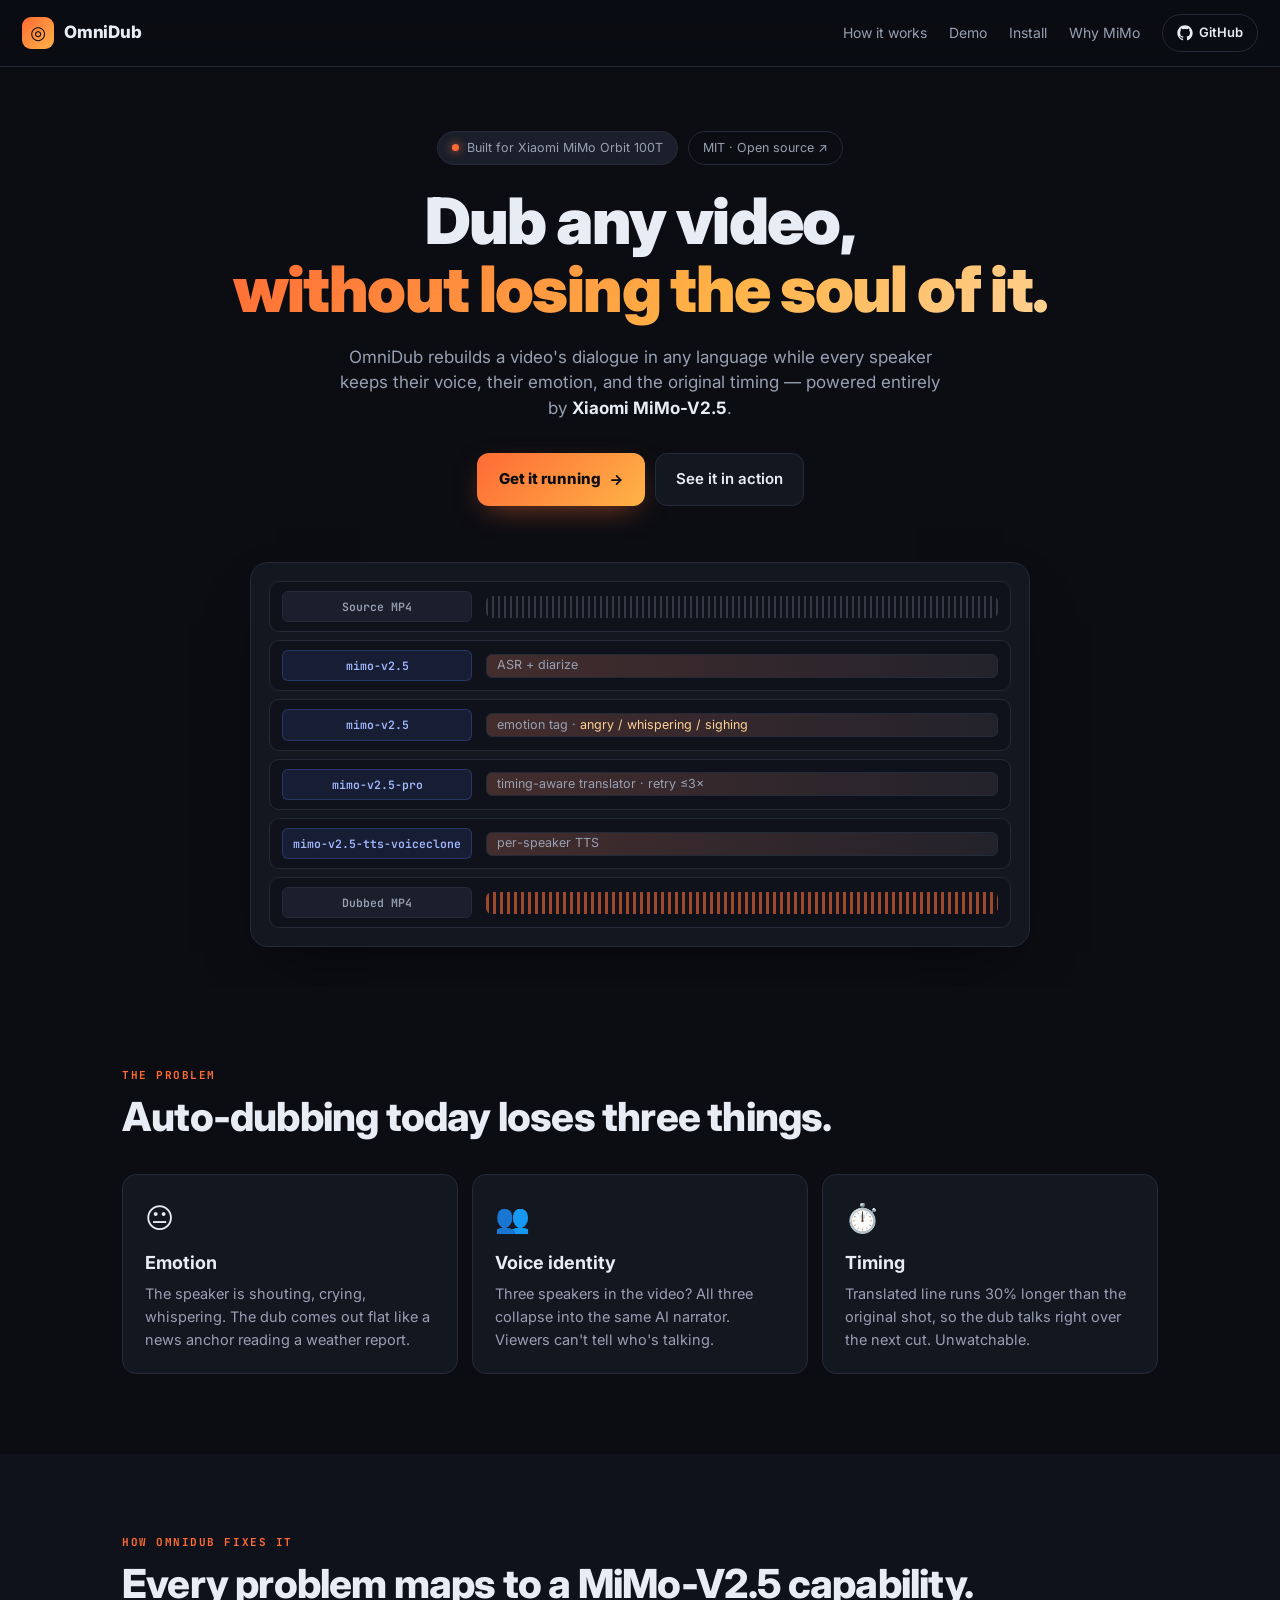
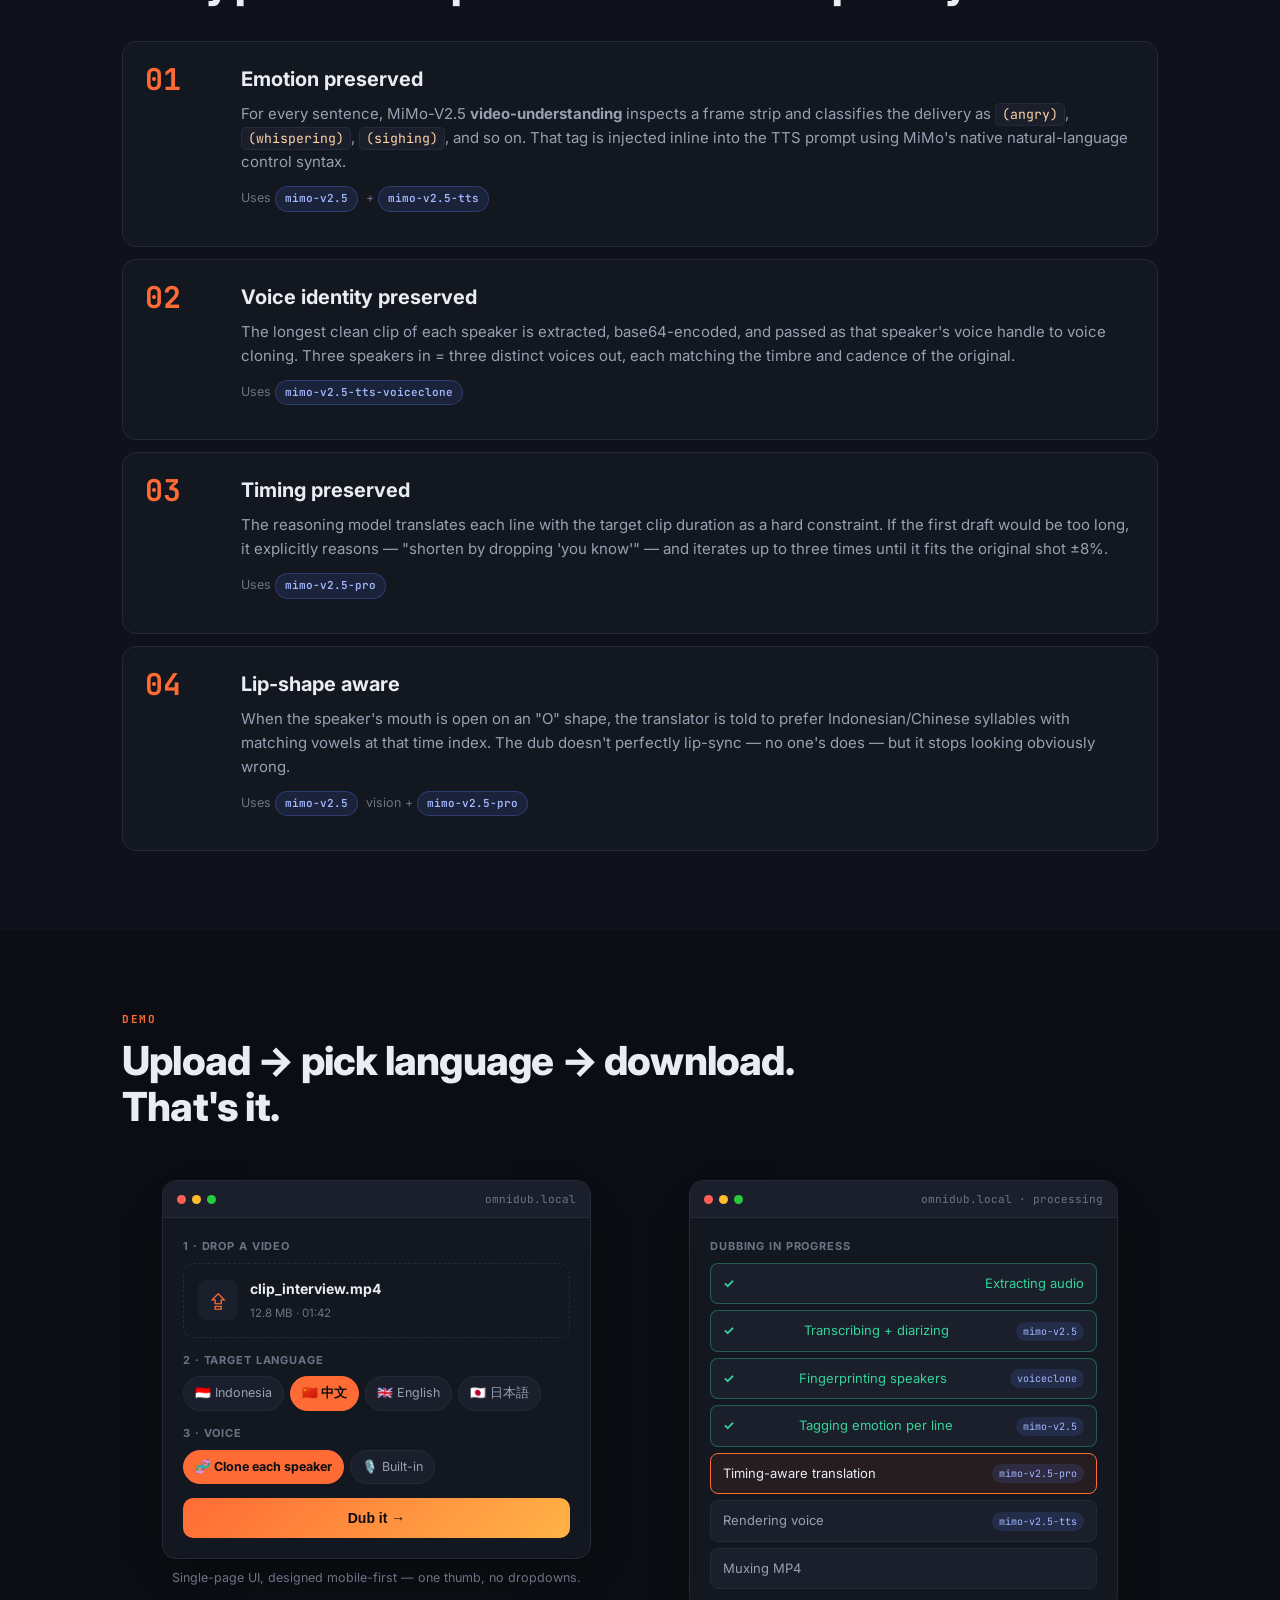
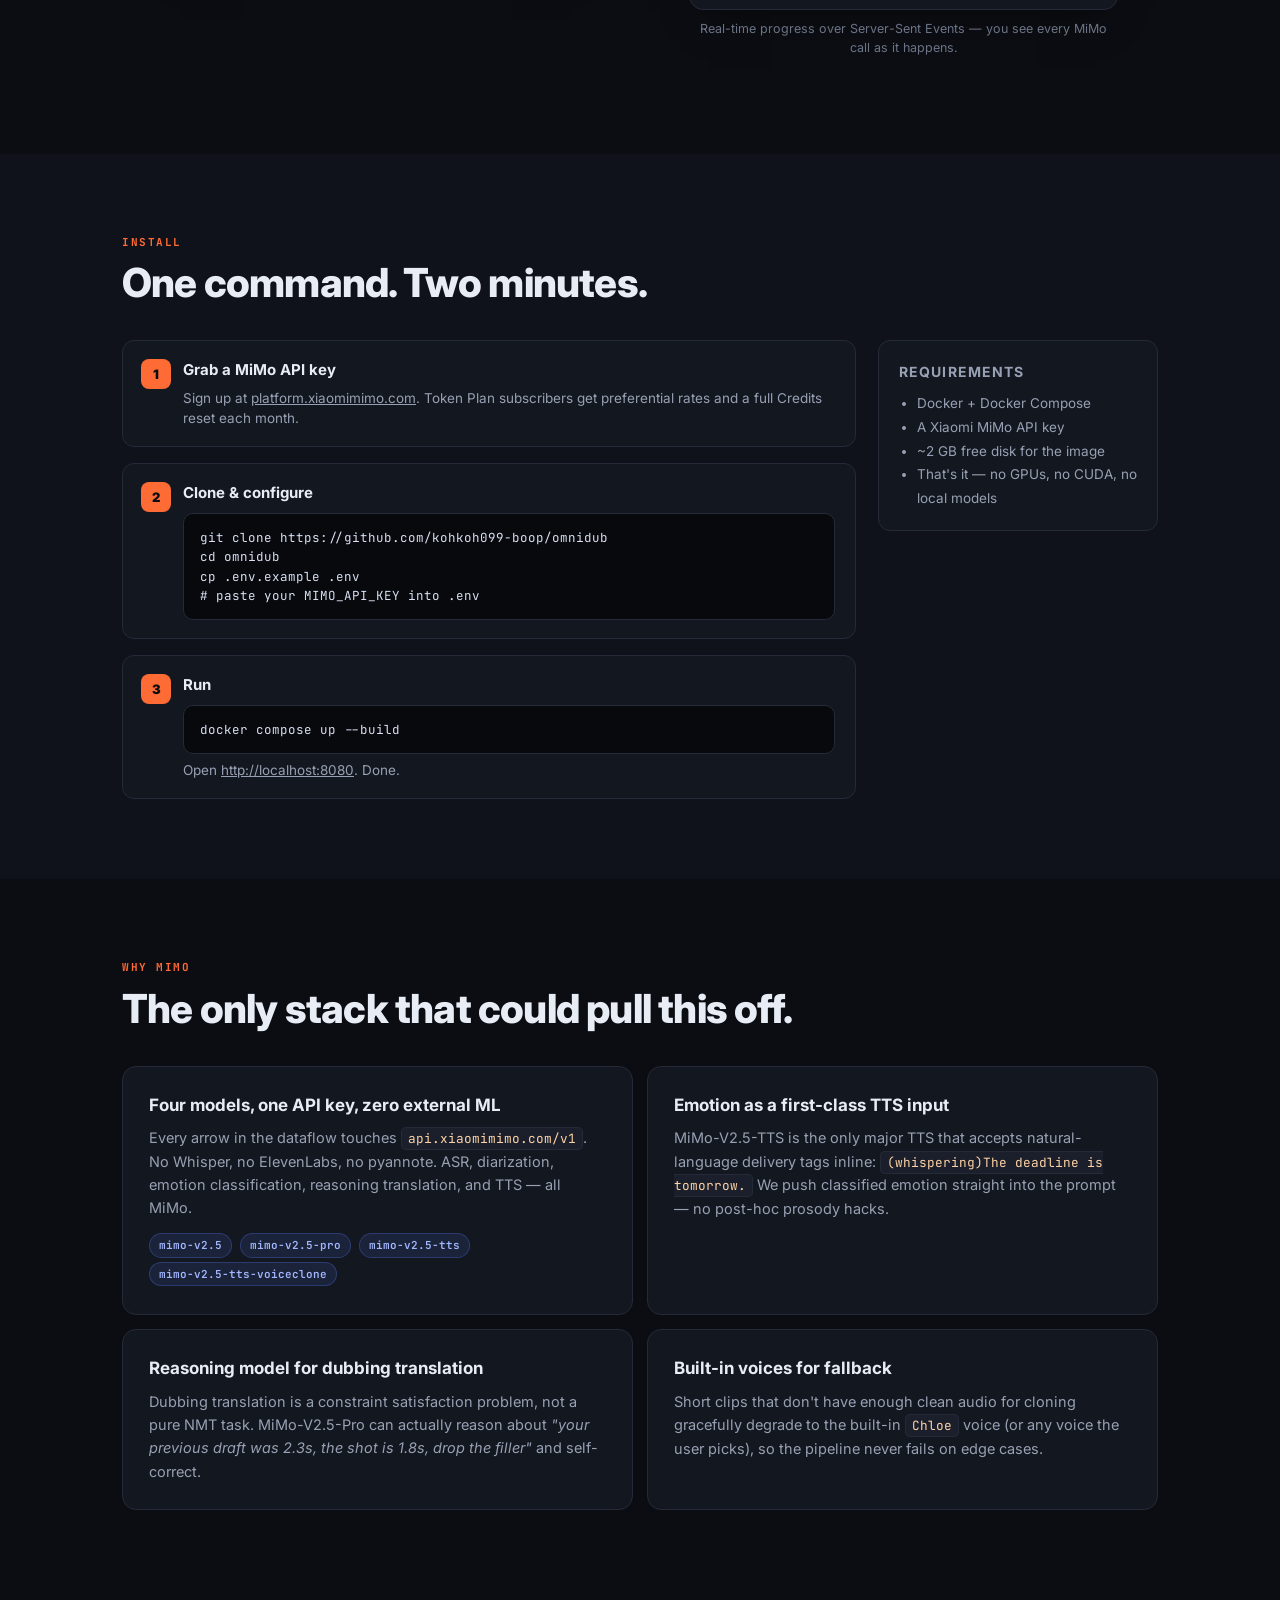
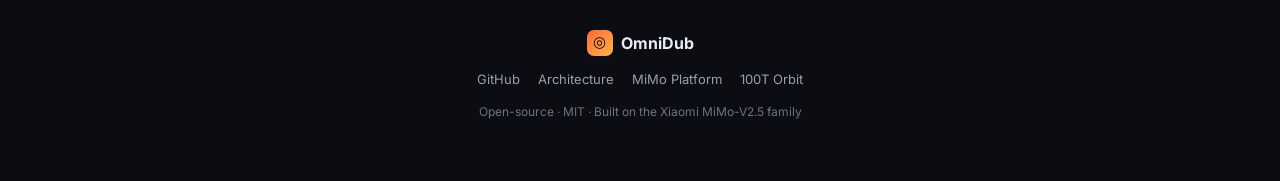
==== docs/index.html @ d778782f "refactor(site): move landing into /docs for GitHub Pages + add styles/js" ====
<!doctype html>
<html lang="en">
<head>
<meta charset="utf-8" />
<meta name="viewport" content="width=device-width,initial-scale=1,viewport-fit=cover" />
<meta name="theme-color" content="#0b0d12" />
<title>OmniDub — Emotion-aware video dubbing · Powered by Xiaomi MiMo-V2.5</title>
<meta name="description" content="Upload a video, pick a target language, get back a dub where every speaker keeps their voice, their emotion, and the original timing. Open source, MIT, one-command install.">

<!-- Open Graph -->
<meta property="og:title" content="OmniDub — Emotion-aware video dubbing">
<meta property="og:description" content="Every speaker keeps their voice, their emotion, and the original timing. Powered by Xiaomi MiMo-V2.5.">
<meta property="og:type" content="website">
<meta property="og:image" content="assets/og.png">
<meta name="twitter:card" content="summary_large_image">

<link rel="icon" href="data:image/svg+xml,%3Csvg xmlns='http://www.w3.org/2000/svg' viewBox='0 0 32 32'%3E%3Ccircle cx='16' cy='16' r='14' fill='%23ff6b35'/%3E%3Ccircle cx='16' cy='16' r='6' fill='%230b0d12'/%3E%3C/svg%3E">
<link rel="preconnect" href="https://fonts.googleapis.com">
<link rel="preconnect" href="https://fonts.gstatic.com" crossorigin>
<link href="https://fonts.googleapis.com/css2?family=Inter:wght@400;500;600;700;800;900&family=JetBrains+Mono:wght@400;500;700&display=swap" rel="stylesheet">
<link rel="stylesheet" href="style.css">
</head>
<body>

<!-- NAV -->
<nav>
  <a class="brand" href="#top">
    <span class="logo">◎</span>
    <span>OmniDub</span>
  </a>
  <div class="navlinks">
    <a href="#how">How it works</a>
    <a href="#demo">Demo</a>
    <a href="#install">Install</a>
    <a href="#mimo">Why MiMo</a>
    <a class="btn-ghost" href="https://github.com/kohkoh099-boop/omnidub" target="_blank" rel="noopener">
      <svg width="16" height="16" viewBox="0 0 24 24" fill="currentColor"><path d="M12 .5C5.65.5.5 5.65.5 12c0 5.08 3.29 9.39 7.86 10.91.58.11.79-.25.79-.56v-2c-3.2.7-3.88-1.38-3.88-1.38-.52-1.33-1.28-1.68-1.28-1.68-1.05-.72.08-.7.08-.7 1.16.08 1.77 1.19 1.77 1.19 1.03 1.77 2.7 1.26 3.36.96.1-.75.4-1.26.73-1.55-2.55-.29-5.23-1.27-5.23-5.68 0-1.25.45-2.28 1.19-3.08-.12-.29-.52-1.46.11-3.05 0 0 .97-.31 3.18 1.18.92-.26 1.91-.38 2.9-.39.98.01 1.98.13 2.9.39 2.2-1.49 3.18-1.18 3.18-1.18.63 1.59.23 2.76.11 3.05.74.8 1.19 1.83 1.19 3.08 0 4.42-2.69 5.39-5.25 5.67.41.35.78 1.05.78 2.12v3.14c0 .31.21.67.8.56C20.22 21.39 23.5 17.08 23.5 12 23.5 5.65 18.35.5 12 .5z"/></svg>
      GitHub
    </a>
  </div>
</nav>

<!-- HERO -->
<header id="top" class="hero">
  <div class="badge-row">
    <a class="badge" href="https://100t.xiaomimimo.com" target="_blank" rel="noopener">
      <span class="dot"></span> Built for Xiaomi MiMo Orbit 100T
    </a>
    <a class="badge ghost" href="https://github.com/kohkoh099-boop/omnidub" target="_blank" rel="noopener">
      MIT · Open source ↗
    </a>
  </div>

  <h1>
    Dub any video,<br>
    <span class="grad">without losing the soul of it.</span>
  </h1>

  <p class="lede">
    OmniDub rebuilds a video's dialogue in any language while every speaker
    keeps their voice, their emotion, and the original timing —
    powered entirely by <b>Xiaomi MiMo-V2.5</b>.
  </p>

  <div class="cta-row">
    <a class="btn-primary" href="#install">
      <span>Get it running</span>
      <svg width="14" height="14" viewBox="0 0 24 24" fill="none" stroke="currentColor" stroke-width="3" stroke-linecap="round"><path d="M5 12h14m-6-7l7 7-7 7"/></svg>
    </a>
    <a class="btn-secondary" href="#demo">See it in action</a>
  </div>

  <div class="hero-visual" role="img" aria-label="Pipeline preview">
    <div class="lane" style="--i:0">
      <div class="chip">Source MP4</div>
      <div class="wave"></div>
    </div>
    <div class="lane" style="--i:1">
      <div class="chip chip-mimo">mimo-v2.5</div>
      <div class="bar"><span>ASR + diarize</span></div>
    </div>
    <div class="lane" style="--i:2">
      <div class="chip chip-mimo">mimo-v2.5</div>
      <div class="bar"><span>emotion tag · <em>angry / whispering / sighing</em></span></div>
    </div>
    <div class="lane" style="--i:3">
      <div class="chip chip-mimo">mimo-v2.5-pro</div>
      <div class="bar"><span>timing-aware translator · retry ≤3×</span></div>
    </div>
    <div class="lane" style="--i:4">
      <div class="chip chip-mimo">mimo-v2.5-tts-voiceclone</div>
      <div class="bar"><span>per-speaker TTS</span></div>
    </div>
    <div class="lane" style="--i:5">
      <div class="chip">Dubbed MP4</div>
      <div class="wave wave-out"></div>
    </div>
  </div>
</header>

<!-- PROBLEM -->
<section class="section">
  <div class="kicker">The problem</div>
  <h2>Auto-dubbing today loses three things.</h2>
  <div class="grid3">
    <div class="card">
      <div class="icon">😐</div>
      <h3>Emotion</h3>
      <p>The speaker is shouting, crying, whispering. The dub comes out flat like a news anchor reading a weather report.</p>
    </div>
    <div class="card">
      <div class="icon">👥</div>
      <h3>Voice identity</h3>
      <p>Three speakers in the video? All three collapse into the same AI narrator. Viewers can't tell who's talking.</p>
    </div>
    <div class="card">
      <div class="icon">⏱️</div>
      <h3>Timing</h3>
      <p>Translated line runs 30% longer than the original shot, so the dub talks right over the next cut. Unwatchable.</p>
    </div>
  </div>
</section>

<!-- SOLUTION -->
<section id="how" class="section dark">
  <div class="kicker">How OmniDub fixes it</div>
  <h2>Every problem maps to a MiMo-V2.5 capability.</h2>

  <div class="solution">
    <div class="sol-row">
      <div class="sol-num">01</div>
      <div class="sol-body">
        <h3>Emotion preserved</h3>
        <p>For every sentence, MiMo-V2.5 <b>video-understanding</b> inspects a frame strip and classifies the delivery as <code>(angry)</code>, <code>(whispering)</code>, <code>(sighing)</code>, and so on. That tag is injected inline into the TTS prompt using MiMo's native natural-language control syntax.</p>
        <p class="foot">Uses <span class="tag">mimo-v2.5</span> + <span class="tag">mimo-v2.5-tts</span></p>
      </div>
    </div>
    <div class="sol-row">
      <div class="sol-num">02</div>
      <div class="sol-body">
        <h3>Voice identity preserved</h3>
        <p>The longest clean clip of each speaker is extracted, base64-encoded, and passed as that speaker's voice handle to voice cloning. Three speakers in = three distinct voices out, each matching the timbre and cadence of the original.</p>
        <p class="foot">Uses <span class="tag">mimo-v2.5-tts-voiceclone</span></p>
      </div>
    </div>
    <div class="sol-row">
      <div class="sol-num">03</div>
      <div class="sol-body">
        <h3>Timing preserved</h3>
        <p>The reasoning model translates each line with the target clip duration as a hard constraint. If the first draft would be too long, it explicitly reasons — "shorten by dropping 'you know'" — and iterates up to three times until it fits the original shot ±8%.</p>
        <p class="foot">Uses <span class="tag">mimo-v2.5-pro</span></p>
      </div>
    </div>
    <div class="sol-row">
      <div class="sol-num">04</div>
      <div class="sol-body">
        <h3>Lip-shape aware</h3>
        <p>When the speaker's mouth is open on an "O" shape, the translator is told to prefer Indonesian/Chinese syllables with matching vowels at that time index. The dub doesn't perfectly lip-sync — no one's does — but it stops looking obviously wrong.</p>
        <p class="foot">Uses <span class="tag">mimo-v2.5</span> vision + <span class="tag">mimo-v2.5-pro</span></p>
      </div>
    </div>
  </div>
</section>

<!-- DEMO -->
<section id="demo" class="section">
  <div class="kicker">Demo</div>
  <h2>Upload → pick language → download. That's it.</h2>

  <div class="screens">
    <figure>
      <div class="screen">
        <div class="screen-hdr">
          <span class="dot r"></span><span class="dot y"></span><span class="dot g"></span>
          <span class="url">omnidub.local</span>
        </div>
        <div class="screen-body">
          <div class="sh2">1 · Drop a video</div>
          <div class="mock-drop">
            <span>⇪</span>
            <div>
              <b>clip_interview.mp4</b>
              <small>12.8 MB · 01:42</small>
            </div>
          </div>
          <div class="sh2">2 · Target language</div>
          <div class="mock-chips">
            <span>🇮🇩 Indonesia</span>
            <span class="on">🇨🇳 中文</span>
            <span>🇬🇧 English</span>
            <span>🇯🇵 日本語</span>
          </div>
          <div class="sh2">3 · Voice</div>
          <div class="mock-chips">
            <span class="on">🧬 Clone each speaker</span>
            <span>🎙️ Built-in</span>
          </div>
          <button class="mock-cta">Dub it →</button>
        </div>
      </div>
      <figcaption>Single-page UI, designed mobile-first — one thumb, no dropdowns.</figcaption>
    </figure>

    <figure>
      <div class="screen">
        <div class="screen-hdr">
          <span class="dot r"></span><span class="dot y"></span><span class="dot g"></span>
          <span class="url">omnidub.local · processing</span>
        </div>
        <div class="screen-body">
          <div class="sh2">Dubbing in progress</div>
          <ol class="mock-steps">
            <li class="done">Extracting audio</li>
            <li class="done">Transcribing + diarizing <span class="pill">mimo-v2.5</span></li>
            <li class="done">Fingerprinting speakers <span class="pill">voiceclone</span></li>
            <li class="done">Tagging emotion per line <span class="pill">mimo-v2.5</span></li>
            <li class="active">Timing-aware translation <span class="pill">mimo-v2.5-pro</span></li>
            <li>Rendering voice <span class="pill">mimo-v2.5-tts</span></li>
            <li>Muxing MP4</li>
          </ol>
        </div>
      </div>
      <figcaption>Real-time progress over Server-Sent Events — you see every MiMo call as it happens.</figcaption>
    </figure>
  </div>
</section>

<!-- INSTALL -->
<section id="install" class="section dark">
  <div class="kicker">Install</div>
  <h2>One command. Two minutes.</h2>

  <div class="install-row">
    <ol class="steps">
      <li>
        <b>Grab a MiMo API key</b>
        <p>Sign up at <a href="https://platform.xiaomimimo.com" target="_blank" rel="noopener">platform.xiaomimimo.com</a>. Token Plan subscribers get preferential rates and a full Credits reset each month.</p>
      </li>
      <li>
        <b>Clone & configure</b>
<pre><code>git clone https://github.com/kohkoh099-boop/omnidub
cd omnidub
cp .env.example .env
# paste your MIMO_API_KEY into .env</code></pre>
      </li>
      <li>
        <b>Run</b>
<pre><code>docker compose up --build</code></pre>
        <p>Open <a href="http://localhost:8080">http://localhost:8080</a>. Done.</p>
      </li>
    </ol>

    <aside class="req">
      <h4>Requirements</h4>
      <ul>
        <li>Docker + Docker Compose</li>
        <li>A Xiaomi MiMo API key</li>
        <li>~2 GB free disk for the image</li>
        <li>That's it — no GPUs, no CUDA, no local models</li>
      </ul>
    </aside>
  </div>
</section>

<!-- WHY MIMO -->
<section id="mimo" class="section">
  <div class="kicker">Why MiMo</div>
  <h2>The only stack that could pull this off.</h2>

  <div class="grid2">
    <div class="card wide">
      <h3>Four models, one API key, zero external ML</h3>
      <p>Every arrow in the dataflow touches <code>api.xiaomimimo.com/v1</code>. No Whisper, no ElevenLabs, no pyannote. ASR, diarization, emotion classification, reasoning translation, and TTS — all MiMo.</p>
      <div class="tags">
        <span class="tag">mimo-v2.5</span>
        <span class="tag">mimo-v2.5-pro</span>
        <span class="tag">mimo-v2.5-tts</span>
        <span class="tag">mimo-v2.5-tts-voiceclone</span>
      </div>
    </div>
    <div class="card wide">
      <h3>Emotion as a first-class TTS input</h3>
      <p>MiMo-V2.5-TTS is the only major TTS that accepts natural-language delivery tags inline: <code>(whispering)The deadline is tomorrow.</code> We push classified emotion straight into the prompt — no post-hoc prosody hacks.</p>
    </div>
    <div class="card wide">
      <h3>Reasoning model for dubbing translation</h3>
      <p>Dubbing translation is a constraint satisfaction problem, not a pure NMT task. MiMo-V2.5-Pro can actually reason about <i>"your previous draft was 2.3s, the shot is 1.8s, drop the filler"</i> and self-correct.</p>
    </div>
    <div class="card wide">
      <h3>Built-in voices for fallback</h3>
      <p>Short clips that don't have enough clean audio for cloning gracefully degrade to the built-in <code>Chloe</code> voice (or any voice the user picks), so the pipeline never fails on edge cases.</p>
    </div>
  </div>
</section>

<!-- FOOTER -->
<footer>
  <div class="foot-brand">
    <span class="logo">◎</span>
    <b>OmniDub</b>
  </div>
  <div class="foot-links">
    <a href="https://github.com/kohkoh099-boop/omnidub" target="_blank" rel="noopener">GitHub</a>
    <a href="https://github.com/kohkoh099-boop/omnidub/blob/main/docs/_internal/ARCHITECTURE.md" target="_blank" rel="noopener">Architecture</a>
    <a href="https://platform.xiaomimimo.com" target="_blank" rel="noopener">MiMo Platform</a>
    <a href="https://100t.xiaomimimo.com" target="_blank" rel="noopener">100T Orbit</a>
  </div>
  <div class="foot-mini">
    Open-source · MIT · Built on the Xiaomi MiMo-V2.5 family
  </div>
</footer>

<script src="app.js"></script>
</body>
</html>
---- docs/style.css ----
/* ===== OmniDub landing page ===== */
:root{
  --bg:#0b0d12;
  --bg-2:#0f121a;
  --card:#13171f;
  --card-2:#1a1f2b;
  --border:#242a38;
  --border-2:#2f3648;
  --text:#e8ecf4;
  --muted:#98a0b3;
  --muted-2:#6b7486;
  --accent:#ff6b35;
  --accent-2:#ffb347;
  --mimo:#5b7fff;
  --ok:#35d399;
  --r:14px;
  --maxw:1080px;
}
*{box-sizing:border-box}
html,body{margin:0;padding:0;background:var(--bg);color:var(--text);font-family:"Inter",system-ui,-apple-system,sans-serif;-webkit-font-smoothing:antialiased;line-height:1.5}
body{overflow-x:hidden}
a{color:inherit}
code{font-family:"JetBrains Mono",ui-monospace,monospace;background:var(--card-2);padding:2px 6px;border-radius:5px;font-size:.88em;color:#ffd3a6;border:1px solid var(--border)}
pre{font-family:"JetBrains Mono",ui-monospace,monospace;background:#07090d;border:1px solid var(--border);padding:14px 16px;border-radius:10px;overflow:auto;font-size:13px;color:#d8e0f2;line-height:1.55}
pre code{background:none;padding:0;border:0;color:inherit;font-size:inherit}
svg{display:inline-block;vertical-align:-2px}

/* NAV */
nav{
  position:sticky;top:0;z-index:20;
  display:flex;align-items:center;justify-content:space-between;
  padding:14px 22px;
  background:rgba(11,13,18,.72);backdrop-filter:blur(14px);
  border-bottom:1px solid var(--border);
}
nav .brand{display:flex;align-items:center;gap:10px;text-decoration:none;font-weight:800;font-size:17px;letter-spacing:-.01em}
nav .brand .logo{
  width:32px;height:32px;border-radius:9px;
  background:linear-gradient(135deg,var(--accent),var(--accent-2));
  display:grid;place-items:center;font-size:18px;color:#0b0d12;font-weight:900
}
.navlinks{display:flex;gap:22px;align-items:center;font-size:14px;color:var(--muted)}
.navlinks a{text-decoration:none;transition:.15s}
.navlinks a:hover{color:var(--text)}
.btn-ghost{
  display:inline-flex;align-items:center;gap:6px;
  padding:8px 14px;border-radius:999px;border:1px solid var(--border);
  color:var(--text);font-weight:600;font-size:13px;transition:.15s
}
.btn-ghost:hover{border-color:var(--accent);color:var(--accent)}
@media (max-width:680px){
  .navlinks a:not(.btn-ghost){display:none}
}

/* HERO */
.hero{
  max-width:var(--maxw);margin:0 auto;padding:64px 22px 40px;text-align:center;
  position:relative;overflow:hidden
}
.hero::before{
  content:"";position:absolute;inset:-40% -20% auto -20%;height:600px;z-index:-1;
  background:radial-gradient(ellipse at center, rgba(255,107,53,.16), transparent 60%);
  filter:blur(10px);
}
.badge-row{display:flex;gap:10px;justify-content:center;flex-wrap:wrap;margin-bottom:22px}
.badge{
  display:inline-flex;align-items:center;gap:8px;
  background:var(--card-2);border:1px solid var(--border);
  padding:7px 14px;border-radius:999px;font-size:12.5px;color:var(--muted);text-decoration:none;
  transition:.15s
}
.badge:hover{border-color:var(--accent);color:var(--text)}
.badge.ghost{background:transparent}
.badge .dot{width:7px;height:7px;border-radius:50%;background:var(--accent);box-shadow:0 0 10px var(--accent)}

h1{
  font-size:clamp(34px,6.4vw,64px);line-height:1.06;letter-spacing:-.025em;
  font-weight:900;margin:6px 0 22px
}
.grad{
  background:linear-gradient(135deg,var(--accent) 0%,var(--accent-2) 60%,#ffd194 100%);
  -webkit-background-clip:text;background-clip:text;color:transparent;
}
.lede{
  max-width:620px;margin:0 auto 32px;color:var(--muted);font-size:17px
}
.lede b{color:var(--text)}
.cta-row{display:flex;gap:10px;justify-content:center;flex-wrap:wrap;margin-bottom:56px}
.btn-primary{
  display:inline-flex;align-items:center;gap:8px;
  padding:14px 22px;border-radius:12px;text-decoration:none;
  background:linear-gradient(135deg,var(--accent),var(--accent-2));
  color:#0b0d12;font-weight:800;font-size:15px;
  box-shadow:0 10px 30px -10px rgba(255,107,53,.55);
  transition:.15s
}
.btn-primary:hover{transform:translateY(-1px);box-shadow:0 14px 34px -10px rgba(255,107,53,.7)}
.btn-secondary{
  padding:14px 20px;border-radius:12px;text-decoration:none;
  background:var(--card);border:1px solid var(--border);
  color:var(--text);font-weight:600;font-size:15px;transition:.15s
}
.btn-secondary:hover{border-color:var(--accent);color:var(--accent)}

/* Hero visual — pipeline lanes */
.hero-visual{
  margin:0 auto;max-width:780px;
  background:var(--card);border:1px solid var(--border);border-radius:18px;
  padding:18px;display:flex;flex-direction:column;gap:8px;
  box-shadow:0 30px 60px -25px rgba(0,0,0,.6);
  position:relative;
}
.lane{
  display:grid;grid-template-columns:190px 1fr;gap:14px;align-items:center;
  padding:9px 12px;border-radius:10px;background:var(--bg-2);
  border:1px solid var(--border);
  opacity:0;transform:translateY(8px);
  animation:lane-in .5s forwards;
  animation-delay:calc(var(--i) * .11s);
}
@keyframes lane-in{to{opacity:1;transform:none}}
.chip{
  font-family:"JetBrains Mono",monospace;font-size:11.5px;font-weight:600;
  padding:6px 10px;border-radius:6px;background:var(--card-2);color:var(--muted);
  border:1px solid var(--border);white-space:nowrap;text-align:center
}
.chip-mimo{background:rgba(91,127,255,.11);color:#a3b7ff;border-color:rgba(91,127,255,.25)}
.wave{
  height:22px;border-radius:6px;
  background:repeating-linear-gradient(90deg,var(--muted-2) 0 2px,transparent 2px 6px);
  opacity:.4;
}
.wave-out{background:repeating-linear-gradient(90deg,var(--accent) 0 3px,transparent 3px 7px);opacity:.6}
.bar{
  height:24px;border-radius:6px;background:var(--card-2);border:1px solid var(--border);
  display:flex;align-items:center;padding:0 10px;font-size:12.5px;color:var(--muted);
  overflow:hidden;position:relative
}
.bar::before{
  content:"";position:absolute;inset:0 auto 0 0;width:0;
  background:linear-gradient(90deg,rgba(255,107,53,.18),rgba(255,107,53,.04));
  animation:bar-fill 1.1s forwards;animation-delay:calc(var(--i) * .11s + .3s)
}
@keyframes bar-fill{to{width:100%}}
.bar span{position:relative;z-index:1}
.bar em{color:#ffd194;font-style:normal}
@media (max-width:580px){
  .lane{grid-template-columns:140px 1fr;gap:10px;padding:8px 10px}
  .chip{font-size:10.5px;padding:5px 8px}
}

/* SECTIONS */
.section{
  max-width:var(--maxw);margin:0 auto;padding:80px 22px
}
.section.dark{
  background:var(--bg-2);max-width:none;padding-left:0;padding-right:0
}
.section.dark > *{max-width:var(--maxw);margin-left:auto;margin-right:auto;padding-left:22px;padding-right:22px}
.kicker{
  font-family:"JetBrains Mono",monospace;
  text-transform:uppercase;letter-spacing:.14em;font-size:11px;font-weight:700;
  color:var(--accent);margin-bottom:10px
}
.section h2{
  font-size:clamp(26px,4vw,40px);line-height:1.15;letter-spacing:-.02em;
  font-weight:800;margin:0 0 34px;max-width:720px
}

/* 3 column cards */
.grid3{display:grid;grid-template-columns:repeat(3,1fr);gap:14px}
@media (max-width:820px){.grid3{grid-template-columns:1fr}}
.card{
  background:var(--card);border:1px solid var(--border);border-radius:14px;
  padding:22px;transition:.18s
}
.card:hover{border-color:var(--border-2);transform:translateY(-2px)}
.card .icon{font-size:28px;margin-bottom:10px}
.card h3{margin:0 0 6px;font-size:18px;font-weight:700}
.card p{margin:0;color:var(--muted);font-size:14.5px;line-height:1.6}

/* solution rows */
.solution{display:flex;flex-direction:column;gap:12px}
.sol-row{
  display:grid;grid-template-columns:80px 1fr;gap:16px;
  background:var(--card);border:1px solid var(--border);border-radius:14px;
  padding:22px
}
.sol-num{
  font-family:"JetBrains Mono",monospace;
  font-size:30px;font-weight:700;color:var(--accent);line-height:1
}
.sol-body h3{margin:0 0 8px;font-size:20px;font-weight:700}
.sol-body p{margin:0 0 10px;color:var(--muted);font-size:15px;line-height:1.6}
.sol-body p.foot{font-size:12.5px;color:var(--muted-2);margin-top:6px}
.tag{
  display:inline-block;margin:2px 4px 2px 0;
  font-family:"JetBrains Mono",monospace;font-size:11px;font-weight:600;
  padding:3px 9px;border-radius:999px;
  background:rgba(91,127,255,.12);color:#a3b7ff;border:1px solid rgba(91,127,255,.28)
}
@media (max-width:580px){
  .sol-row{grid-template-columns:1fr;gap:6px;padding:18px}
  .sol-num{font-size:22px}
}

/* screens */
.screens{display:grid;grid-template-columns:1fr 1fr;gap:18px;align-items:start}
@media (max-width:820px){.screens{grid-template-columns:1fr}}
.screens figcaption{color:var(--muted-2);font-size:12.5px;margin-top:10px;text-align:center}
.screen{
  background:var(--card);border:1px solid var(--border);border-radius:14px;
  overflow:hidden;box-shadow:0 20px 40px -20px rgba(0,0,0,.5)
}
.screen-hdr{
  display:flex;align-items:center;gap:6px;padding:10px 14px;
  background:var(--card-2);border-bottom:1px solid var(--border);
  font-family:"JetBrains Mono",monospace;font-size:11px;color:var(--muted-2)
}
.screen-hdr .dot{width:9px;height:9px;border-radius:50%}
.screen-hdr .dot.r{background:#ff5f56}
.screen-hdr .dot.y{background:#ffbd2e}
.screen-hdr .dot.g{background:#27c93f}
.screen-hdr .url{margin-left:auto}
.screen-body{padding:20px}
.sh2{font-size:11px;text-transform:uppercase;letter-spacing:.08em;color:var(--muted-2);font-weight:700;margin:14px 0 8px}
.sh2:first-child{margin-top:0}
.mock-drop{
  display:flex;gap:12px;align-items:center;
  border:1.5px dashed var(--border);border-radius:10px;padding:14px
}
.mock-drop > span{
  width:40px;height:40px;border-radius:8px;background:var(--card-2);
  display:grid;place-items:center;color:var(--accent);font-size:18px
}
.mock-drop b{display:block;font-size:14px}
.mock-drop small{color:var(--muted-2);font-size:11.5px}
.mock-chips{display:flex;flex-wrap:wrap;gap:6px}
.mock-chips span{
  padding:7px 11px;border-radius:999px;background:var(--card-2);
  border:1px solid var(--border);font-size:12.5px;color:var(--muted)
}
.mock-chips span.on{background:var(--accent);color:#0b0d12;border-color:var(--accent);font-weight:700}
.mock-cta{
  width:100%;margin-top:14px;padding:12px;border-radius:10px;border:0;
  background:linear-gradient(135deg,var(--accent),var(--accent-2));
  color:#0b0d12;font-weight:800;font-size:14px;cursor:pointer
}
.mock-steps{list-style:none;margin:0;padding:0;display:flex;flex-direction:column;gap:6px}
.mock-steps li{
  display:flex;justify-content:space-between;align-items:center;
  padding:10px 12px;border-radius:8px;background:var(--card-2);
  border:1px solid var(--border);font-size:13px;color:var(--muted)
}
.mock-steps li.done{color:var(--ok);border-color:rgba(53,211,153,.35)}
.mock-steps li.done::before{content:"✓ ";color:var(--ok);font-weight:700;margin-right:2px}
.mock-steps li.active{color:var(--text);border-color:var(--accent);background:rgba(255,107,53,.08)}
.mock-steps .pill{
  font-family:"JetBrains Mono",monospace;font-size:10px;
  padding:2px 7px;border-radius:999px;
  background:rgba(91,127,255,.14);color:#a3b7ff
}

/* install */
.install-row{display:grid;grid-template-columns:1fr 280px;gap:22px;align-items:start}
@media (max-width:820px){.install-row{grid-template-columns:1fr}}
.steps{list-style:none;counter-reset:s;padding:0;margin:0;display:flex;flex-direction:column;gap:16px}
.steps > li{
  counter-increment:s;position:relative;
  background:var(--card);border:1px solid var(--border);border-radius:12px;
  padding:18px 20px 18px 60px
}
.steps > li::before{
  content:counter(s);position:absolute;left:18px;top:18px;
  width:30px;height:30px;border-radius:8px;
  background:var(--accent);color:#0b0d12;font-weight:900;
  display:grid;place-items:center;font-size:13px
}
.steps > li b{display:block;margin-bottom:6px;font-size:15px}
.steps > li p{margin:6px 0 0;color:var(--muted);font-size:13.5px}
.steps pre{margin:8px 0 0;font-size:12.5px}
.req{
  background:var(--card);border:1px solid var(--border);border-radius:12px;padding:20px
}
.req h4{margin:0 0 10px;font-size:14px;text-transform:uppercase;letter-spacing:.08em;color:var(--muted);font-weight:700}
.req ul{margin:0;padding-left:18px;color:var(--muted);font-size:13.5px;line-height:1.75}

/* grid2 */
.grid2{display:grid;grid-template-columns:1fr 1fr;gap:14px}
@media (max-width:820px){.grid2{grid-template-columns:1fr}}
.card.wide{padding:26px}
.card.wide h3{margin:0 0 8px;font-size:17px}
.card.wide p{font-size:14.5px}
.tags{margin-top:12px}

/* footer */
footer{
  max-width:var(--maxw);margin:0 auto;padding:40px 22px 60px;
  display:flex;flex-direction:column;gap:14px;align-items:center;text-align:center;
  color:var(--muted);font-size:13px
}
.foot-brand{display:flex;gap:8px;align-items:center;font-weight:700;color:var(--text);font-size:16px}
.foot-brand .logo{
  width:26px;height:26px;border-radius:7px;
  background:linear-gradient(135deg,var(--accent),var(--accent-2));
  display:grid;place-items:center;font-size:15px;color:#0b0d12;font-weight:900
}
.foot-links{display:flex;gap:18px;flex-wrap:wrap;justify-content:center}
.foot-links a{text-decoration:none;color:var(--muted);transition:.15s}
.foot-links a:hover{color:var(--accent)}
.foot-mini{color:var(--muted-2);font-size:12px}
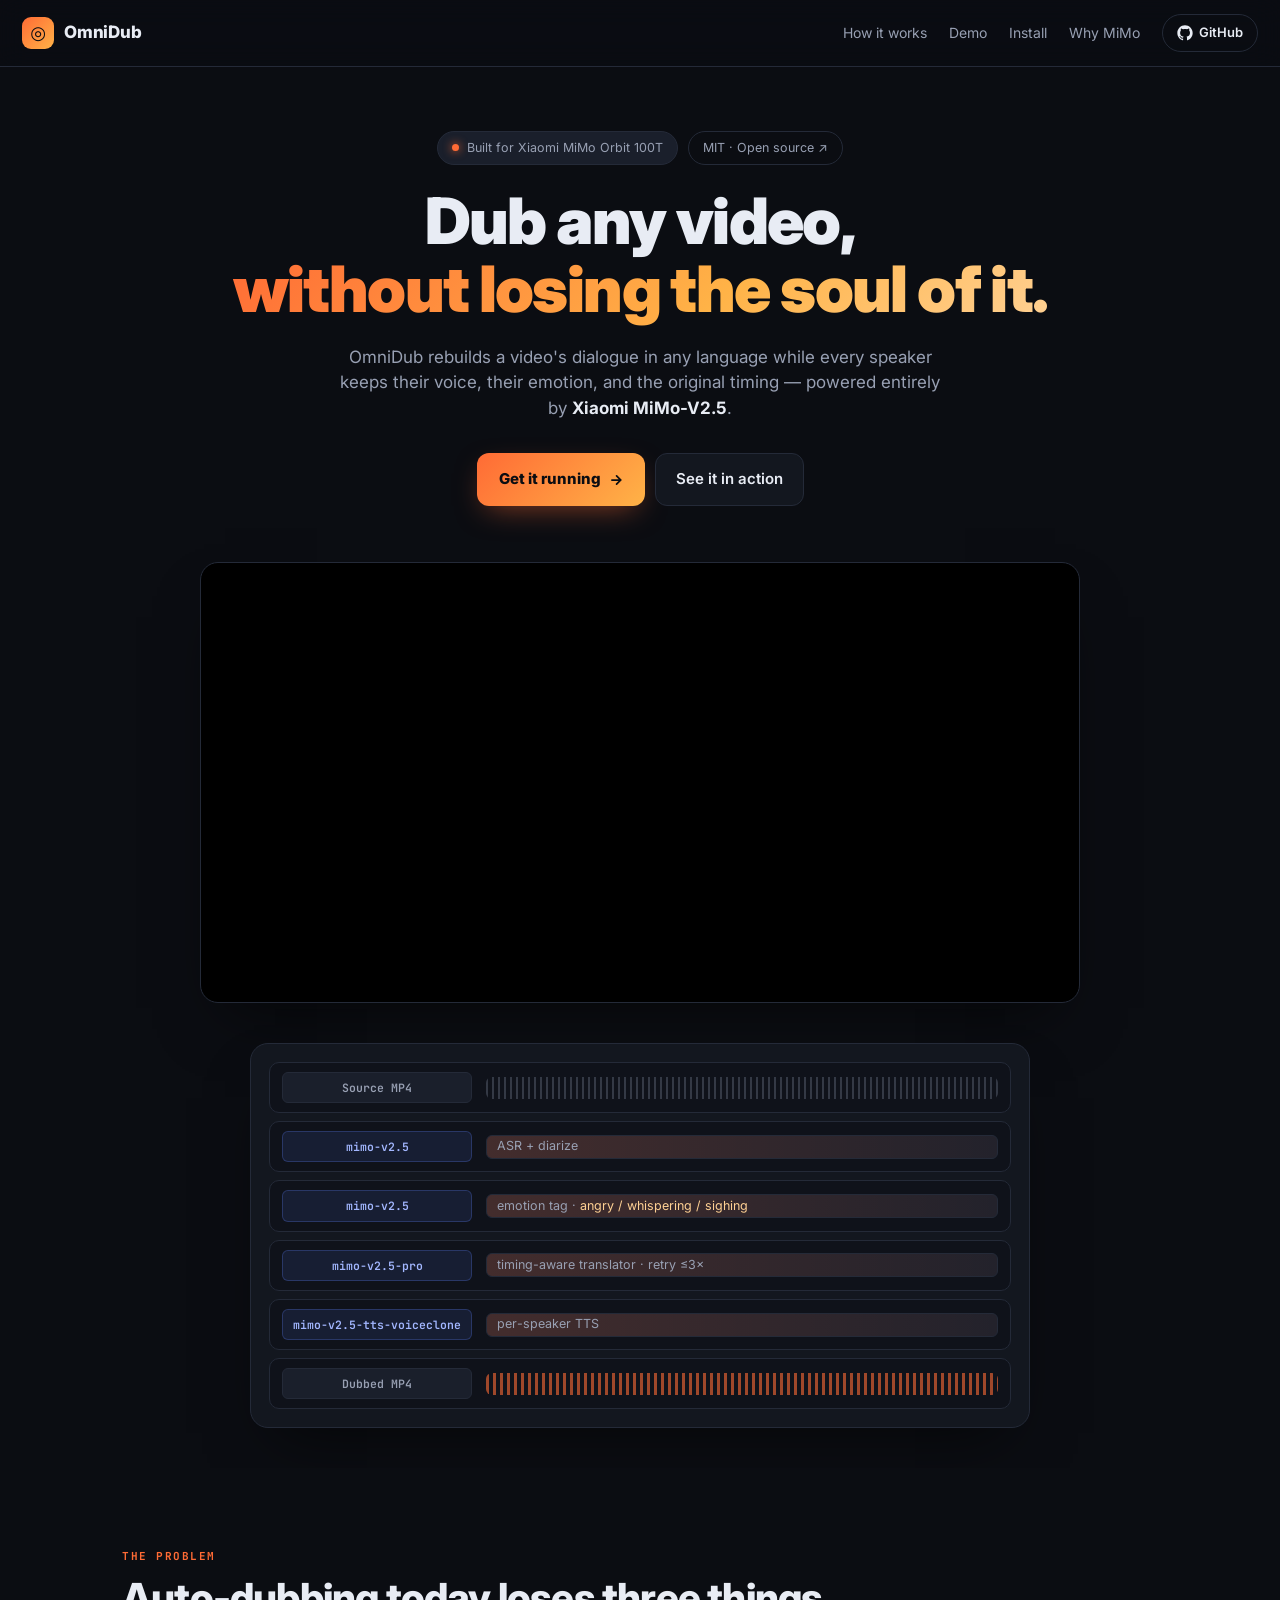
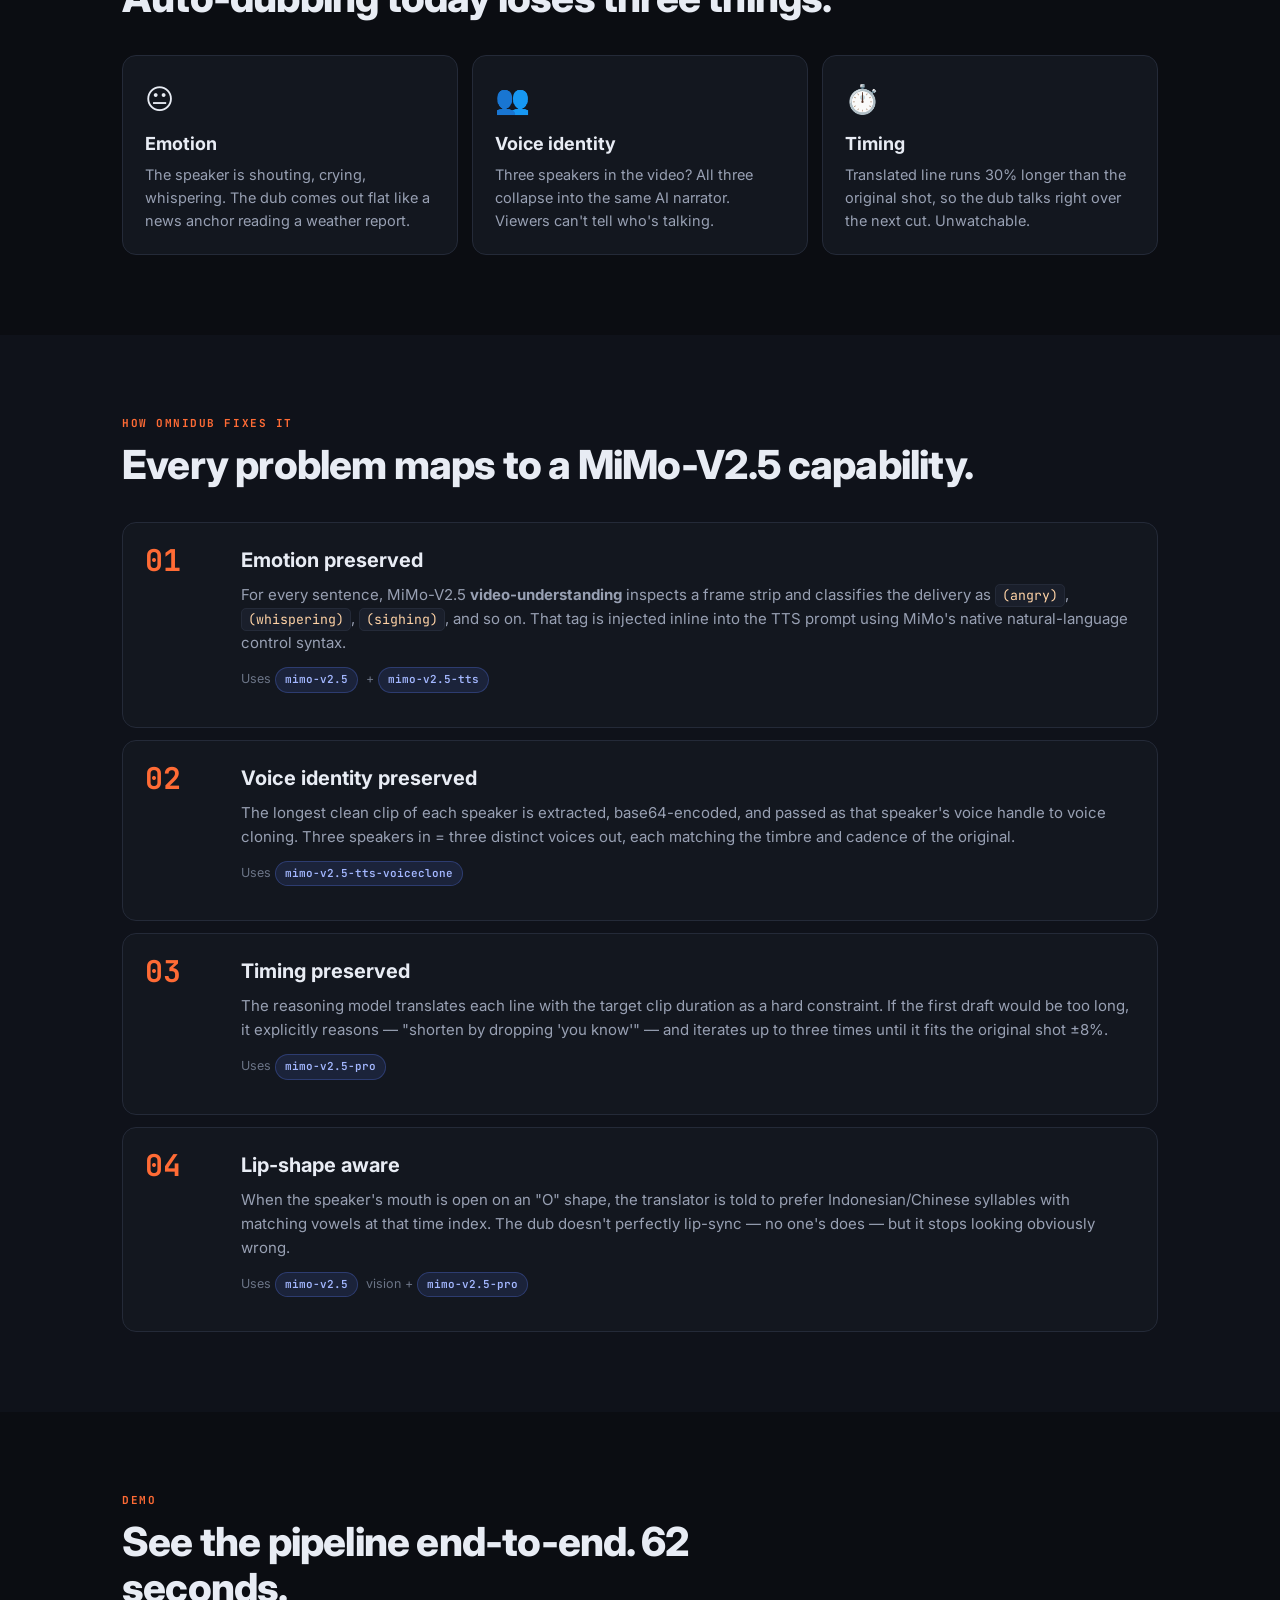
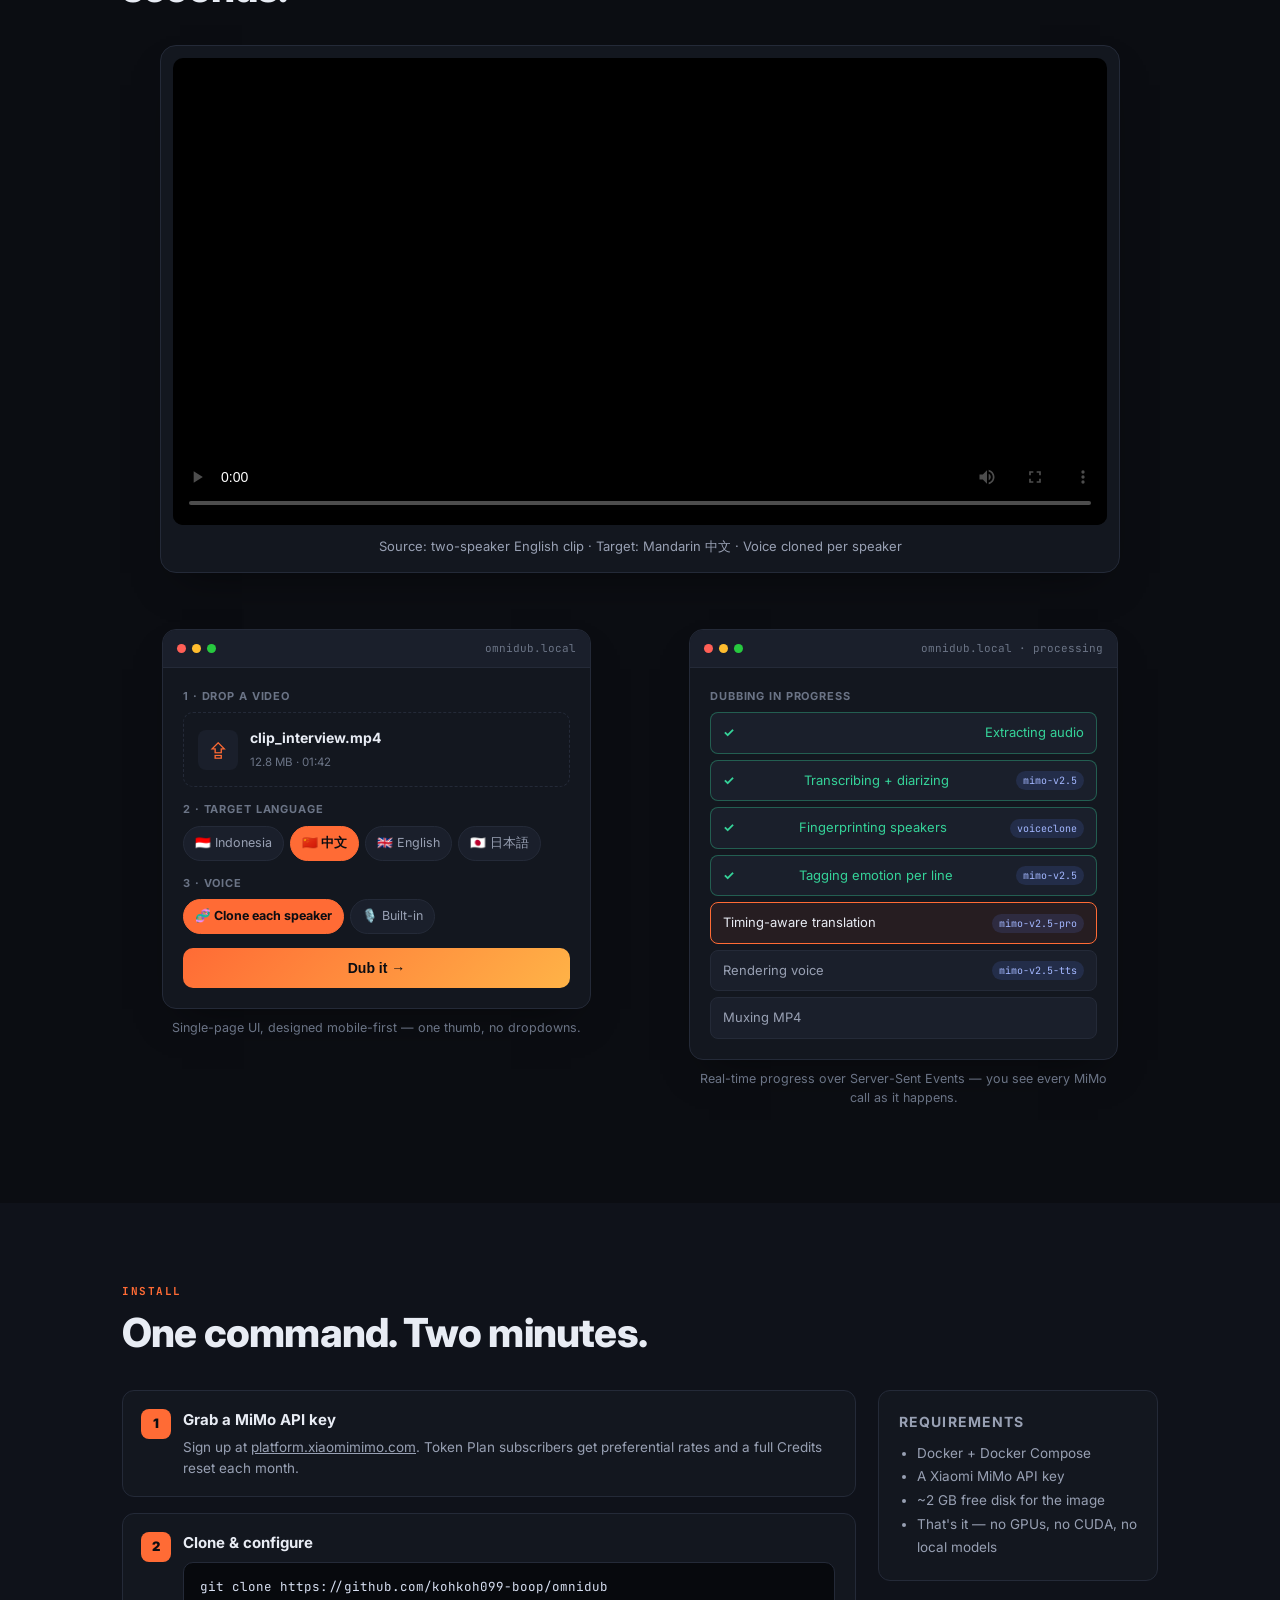
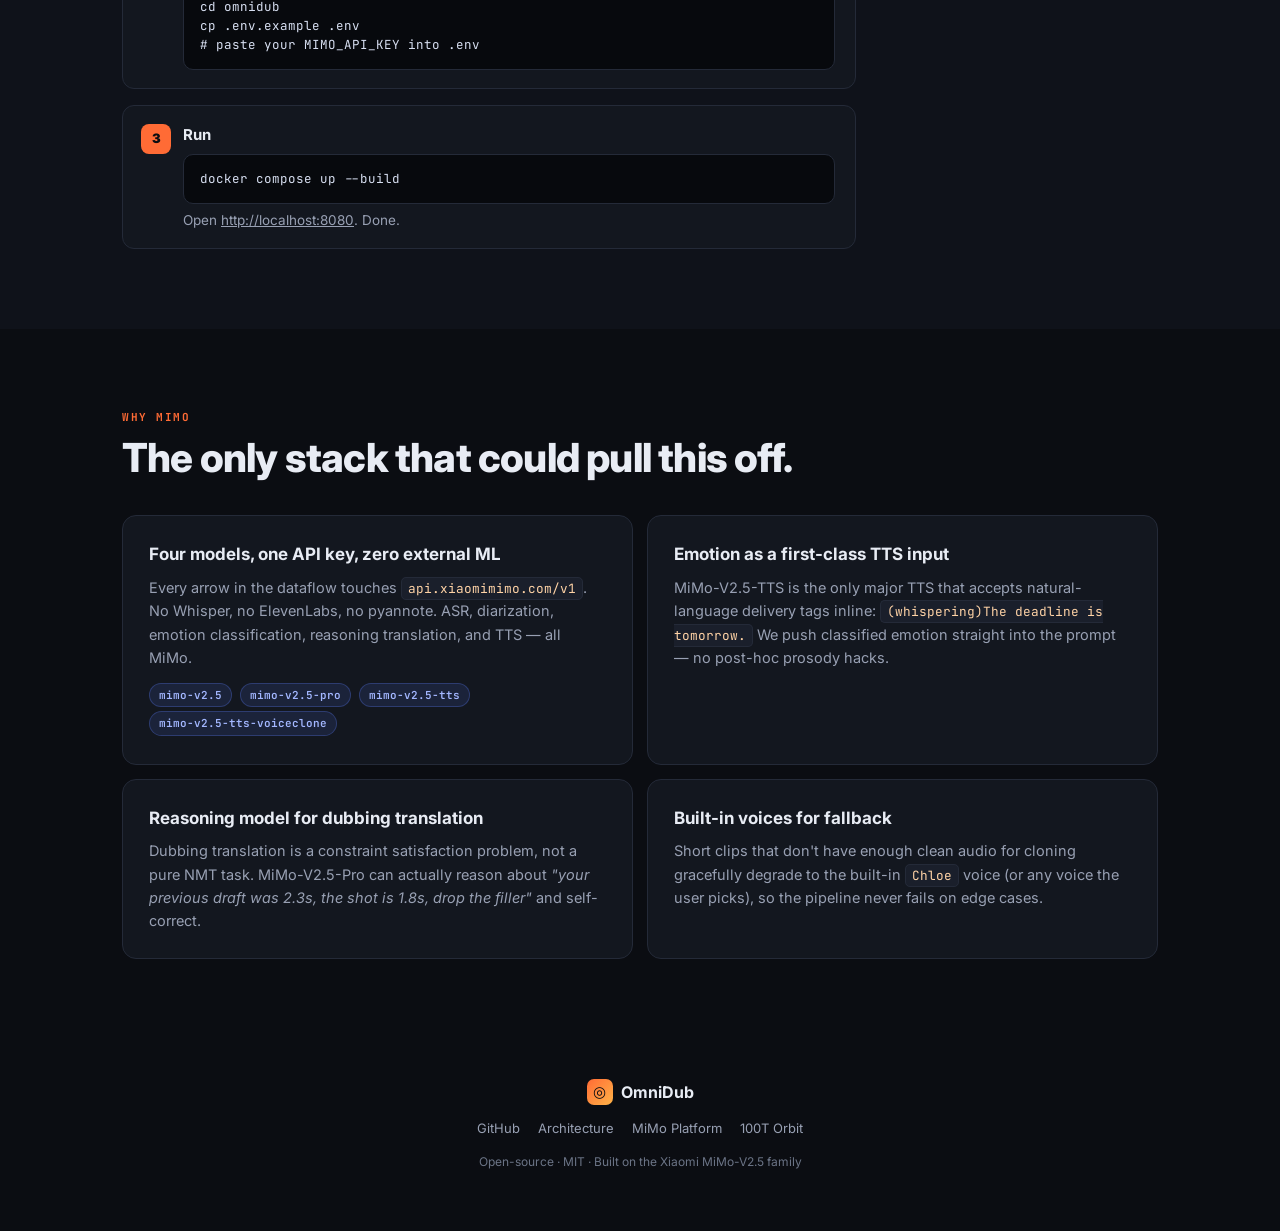
==== commit 2bfb120b: "demo: real end-to-end pipeline run + 62s demo video - Fix MIMO_BASE_URL default to token-plan-sgp.xi" ====
--- a/docs/index.html
+++ b/docs/index.html
@@ -70,6 +70,13 @@
     <a class="btn-secondary" href="#demo">See it in action</a>
   </div>
 
+  <!-- auto-playing hero demo video -->
+  <div class="hero-video">
+    <video autoplay muted loop playsinline preload="metadata" poster="assets/og.png">
+      <source src="assets/omnidub_demo.mp4" type="video/mp4">
+    </video>
+  </div>
+
   <div class="hero-visual" role="img" aria-label="Pipeline preview">
     <div class="lane" style="--i:0">
       <div class="chip">Source MP4</div>
@@ -165,9 +172,17 @@
 <!-- DEMO -->
 <section id="demo" class="section">
   <div class="kicker">Demo</div>
-  <h2>Upload → pick language → download. That's it.</h2>
-
-  <div class="screens">
+  <h2>See the pipeline end-to-end. 62 seconds.</h2>
+
+  <div class="video-frame">
+    <video controls playsinline preload="metadata" poster="assets/og.png">
+      <source src="assets/omnidub_demo.mp4" type="video/mp4">
+      Your browser can't play MP4 inline. <a href="assets/omnidub_demo.mp4">Download the demo</a>.
+    </video>
+    <p class="caption">Source: two-speaker English clip &middot; Target: Mandarin 中文 &middot; Voice cloned per speaker</p>
+  </div>
+
+  <div class="screens" style="margin-top:40px">
     <figure>
       <div class="screen">
         <div class="screen-hdr">
--- a/docs/style.css
+++ b/docs/style.css
@@ -102,6 +102,29 @@
 }
 .btn-secondary:hover{border-color:var(--accent);color:var(--accent)}
 
+/* Hero embedded video (autoplay loop) */
+.hero-video{
+  max-width:880px;margin:0 auto 40px;
+  border-radius:18px;overflow:hidden;
+  border:1px solid var(--border);
+  box-shadow:0 30px 60px -25px rgba(0,0,0,.6);
+  background:#000;
+}
+.hero-video video{display:block;width:100%;height:auto}
+
+/* Full-size demo player + caption */
+.video-frame{
+  max-width:960px;margin:0 auto;
+  background:var(--card);border:1px solid var(--border);border-radius:16px;
+  padding:12px;box-shadow:0 20px 40px -20px rgba(0,0,0,.5)
+}
+.video-frame video{
+  display:block;width:100%;height:auto;border-radius:10px;background:#000
+}
+.video-frame .caption{
+  margin:12px 4px 4px;color:var(--muted);font-size:13px;text-align:center
+}
+
 /* Hero visual — pipeline lanes */
 .hero-visual{
   margin:0 auto;max-width:780px;
